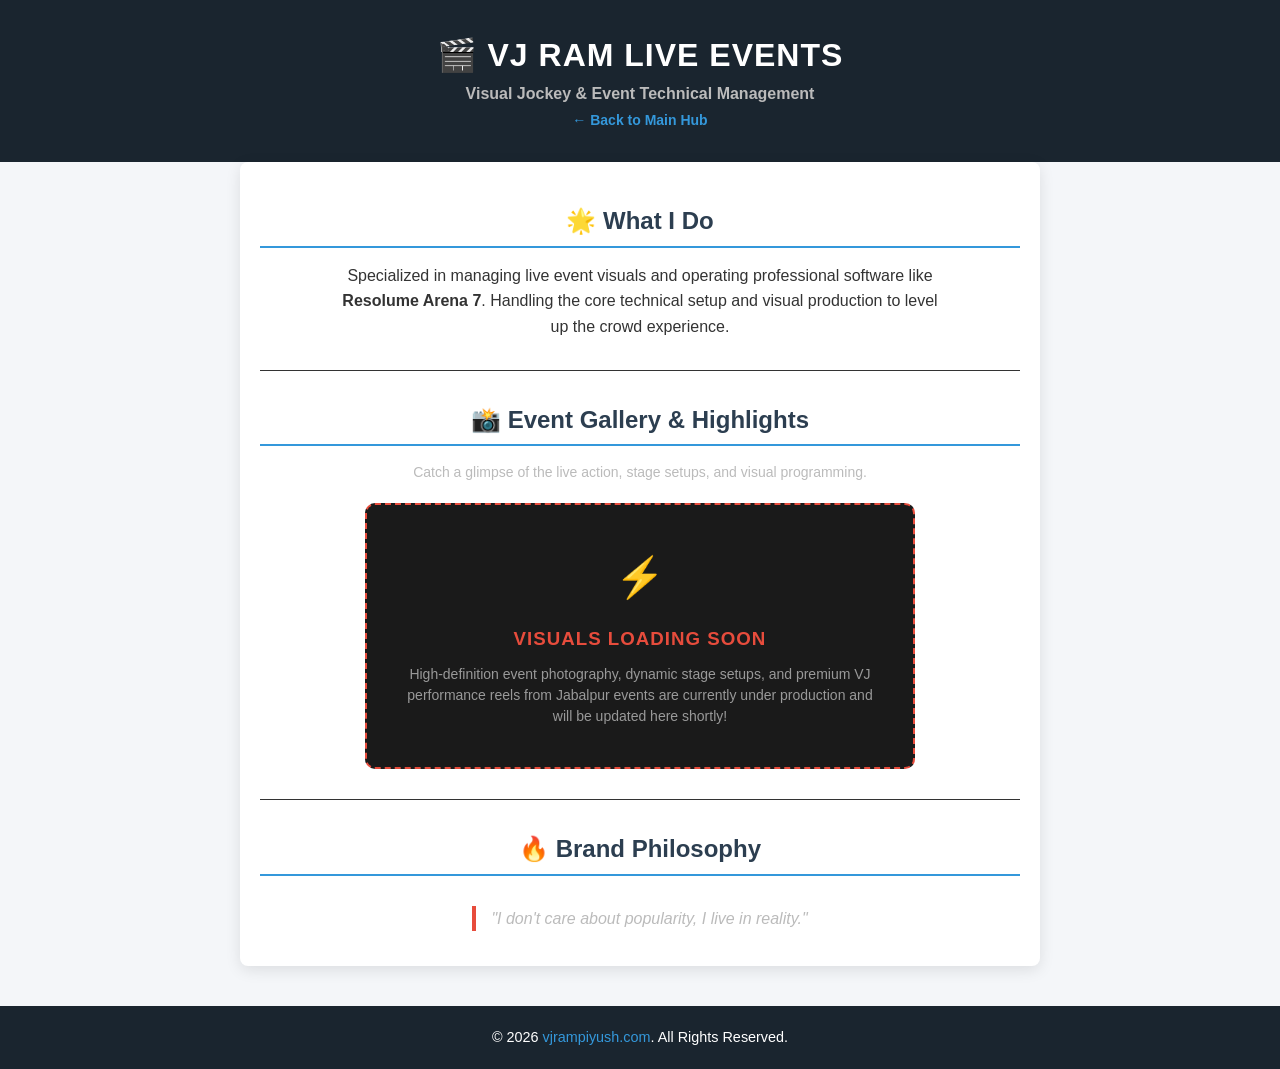
==== event.html @ 33c251fd "Add files via upload" ====
<!DOCTYPE html>
<html lang="en">
<head>
    <meta charset="UTF-8">
    <meta name="viewport" content="width=device-width, initial-scale=1.0">
    <title>VJ Ram | Live Events & Visuals</title>
    <link rel="stylesheet" href="style.css">
</head>
<body>

    <header style="text-align: center; padding: 30px 20px;">
        <h1 style="margin-top: 0; font-size: 32px;">🎬 VJ RAM LIVE EVENTS</h1>
        <p style="color: #bbb;">Visual Jockey & Event Technical Management</p>
        <!-- Main Home Page par wapas jaane ke liye link -->
        <a href="index.html" style="color: #3498db; text-decoration: none; font-weight: bold; font-size: 14px;">&larr; Back to Main Hub</a>
    </header>

    <div class="container" style="padding: 20px; max-width: 800px; margin: 0 auto; text-align: center;">
        
        <h2>🌟 What I Do</h2>
        <p style="font-size: 16px; line-height: 1.6; max-width: 600px; margin: 0 auto;">
            Specialized in managing live event visuals and operating professional software like <strong>Resolume Arena 7</strong>. Handling the core technical setup and visual production to level up the crowd experience.
        </p>

        <hr style="border: 0; height: 1px; background: #333; margin: 30px 0;">

        <!-- Photos aur Videos ke liye ekdam premium looking empty space -->
        <h2>📸 Event Gallery & Highlights</h2>
        <p style="color: #bbb; font-size: 14px; margin-bottom: 20px;">Catch a glimpse of the live action, stage setups, and visual programming.</p>
        
        <div style="margin: 20px auto; padding: 40px 20px; border: 2px dashed #e74c3c; border-radius: 10px; max-width: 550px; background-color: #1a1a1a;">
            <span style="font-size: 40px;">⚡</span>
            <h3 style="color: #e74c3c; margin-top: 15px; margin-bottom: 10px; letter-spacing: 1px;">VISUALS LOADING SOON</h3>
            <p style="color: #999; font-size: 14px; line-height: 1.5; padding: 0 10px;">
                High-definition event photography, dynamic stage setups, and premium VJ performance reels from Jabalpur events are currently under production and will be updated here shortly!
            </p>
        </div>

        <hr style="border: 0; height: 1px; background: #333; margin: 30px 0;">

        <h2>🔥 Brand Philosophy</h2>
        <blockquote style="font-style: italic; color: #bbb; border-left: 4px solid #e74c3c; padding-left: 15px; display: inline-block; text-align: left;">
            "I don't care about popularity, I live in reality."
        </blockquote>

    </div>

    <footer style="text-align: center; padding: 20px; margin-top: 40px;">
        <p>&copy; 2026 <a href="index.html" style="color: #3498db; text-decoration: none;">vjrampiyush.com</a>. All Rights Reserved.</p>
    </footer>

</body>
</html>
---- style.css ----
* {
    margin: 0;
    padding: 0;
    box-sizing: border-box;
    font-family: 'Segoe UI', Tahoma, Geneva, Verdana, sans-serif;
}

body {
    background-color: #f4f6f9;
    color: #333;
    line-height: 1.6;
}

header {
    background-color: #1a252f;
    color: white;
    padding: 20px;
    text-align: center;
}

header h1 {
    font-size: 2.5rem;
    letter-spacing: 1px;
}

header p {
    color: #3498db;
    font-weight: bold;
}

.container {
    max-width: 800px;
    margin: 30px auto;
    padding: 20px;
    background: white;
    border-radius: 8px;
    box-shadow: 0 4px 15px rgba(0, 0, 0, 0.1);
}

h2 {
    color: #2c3e50;
    border-bottom: 2px solid #3498db;
    padding-bottom: 5px;
    margin-top: 20px;
    margin-bottom: 15px;
}

h3 {
    margin-top: 15px;
    margin-bottom: 5px;
}

blockquote {
    font-style: italic;
    margin: 15px 0;
    color: #555;
}

footer {
    text-align: center;
    padding: 20px;
    background-color: #1a252f;
    color: white;
    font-size: 0.9rem;
}
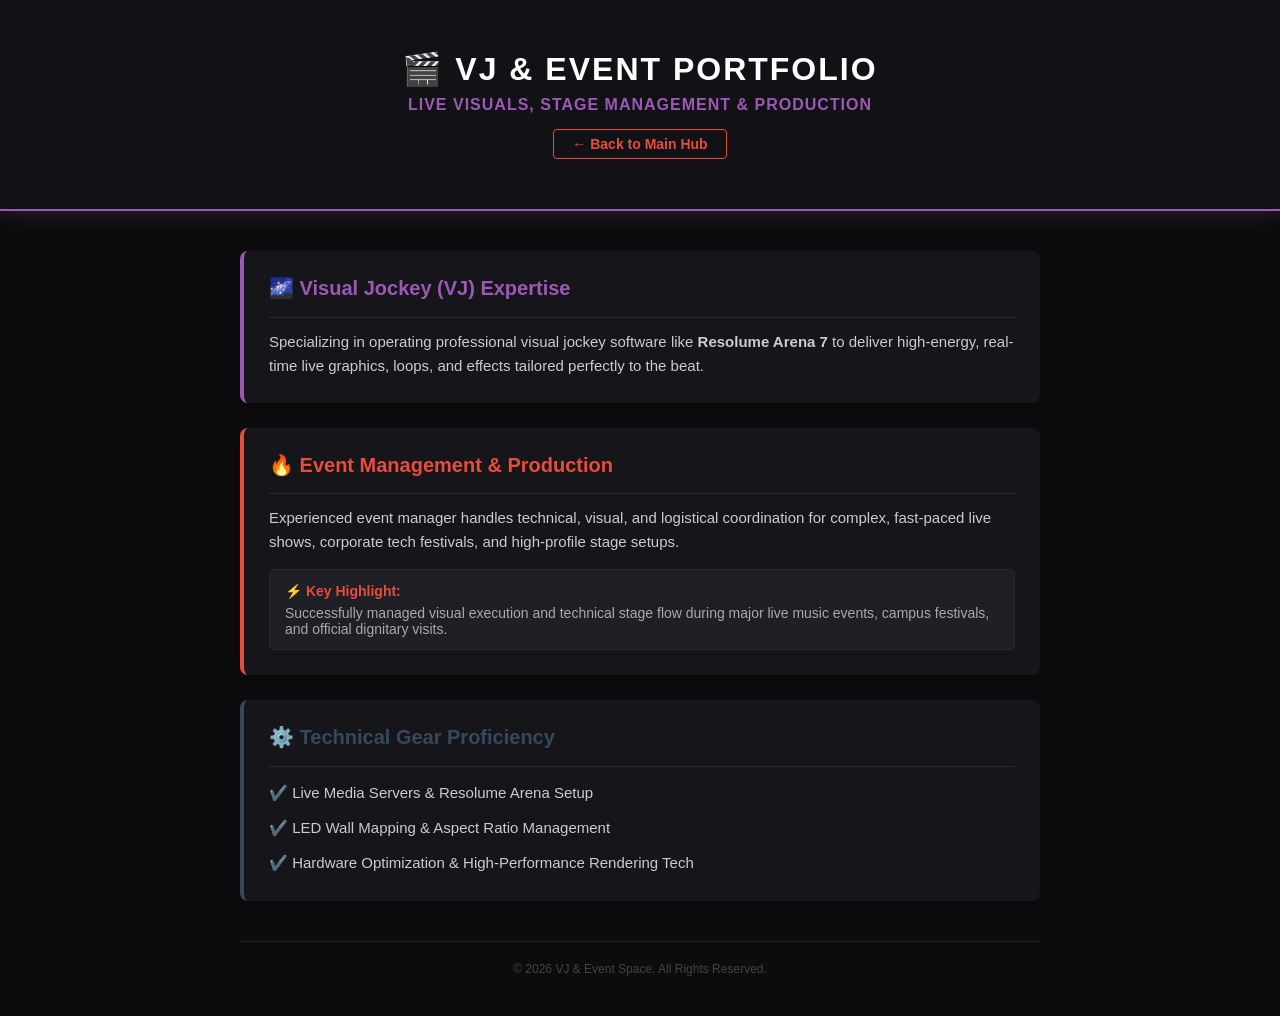
==== commit ca9320a5: "Add files via upload" ====
--- a/event.html
+++ b/event.html
@@ -3,51 +3,73 @@
 <head>
     <meta charset="UTF-8">
     <meta name="viewport" content="width=device-width, initial-scale=1.0">
-    <title>VJ Ram | Live Events & Visuals</title>
-    <link rel="stylesheet" href="style.css">
+    <title>VJ & Event Portfolio | Piyush Lakhera</title>
 </head>
-<body>
+<body style="background-color: #0c0c0e; color: #ffffff; font-family: sans-serif; margin: 0; padding: 0;">
 
-    <header style="text-align: center; padding: 30px 20px;">
-        <h1 style="margin-top: 0; font-size: 32px;">🎬 VJ RAM LIVE EVENTS</h1>
-        <p style="color: #bbb;">Visual Jockey & Event Technical Management</p>
-        <!-- Main Home Page par wapas jaane ke liye link -->
-        <a href="index.html" style="color: #3498db; text-decoration: none; font-weight: bold; font-size: 14px;">&larr; Back to Main Hub</a>
+    <!-- Top Dynamic Header Area -->
+    <header style="text-align: center; padding: 50px 20px; background-color: #121216; border-bottom: 2px solid #9b59b6; box-shadow: 0 4px 15px rgba(155,89,182,0.2);">
+        <h1 style="margin: 0; font-size: 32px; color: #ffffff; letter-spacing: 2px;">
+            🎬 VJ & EVENT PORTFOLIO
+        </h1>
+        <p style="color: #9b59b6; font-size: 16px; margin: 8px 0 15px 0; font-weight: bold; text-transform: uppercase; letter-spacing: 1px;">
+            Live Visuals, Stage Management & Production
+        </p>
+        <a href="index.html" style="color: #e74c3c; text-decoration: none; font-size: 14px; font-weight: bold; border: 1px solid #e74c3c; padding: 6px 18px; border-radius: 4px; display: inline-block; transition: 0.3s;">
+            ← Back to Main Hub
+        </a>
     </header>
 
-    <div class="container" style="padding: 20px; max-width: 800px; margin: 0 auto; text-align: center;">
-        
-        <h2>🌟 What I Do</h2>
-        <p style="font-size: 16px; line-height: 1.6; max-width: 600px; margin: 0 auto;">
-            Specialized in managing live event visuals and operating professional software like <strong>Resolume Arena 7</strong>. Handling the core technical setup and visual production to level up the crowd experience.
-        </p>
+    <!-- Main Content Container -->
+    <div style="max-width: 800px; margin: 40px auto; padding: 0 20px;">
 
-        <hr style="border: 0; height: 1px; background: #333; margin: 30px 0;">
-
-        <!-- Photos aur Videos ke liye ekdam premium looking empty space -->
-        <h2>📸 Event Gallery & Highlights</h2>
-        <p style="color: #bbb; font-size: 14px; margin-bottom: 20px;">Catch a glimpse of the live action, stage setups, and visual programming.</p>
-        
-        <div style="margin: 20px auto; padding: 40px 20px; border: 2px dashed #e74c3c; border-radius: 10px; max-width: 550px; background-color: #1a1a1a;">
-            <span style="font-size: 40px;">⚡</span>
-            <h3 style="color: #e74c3c; margin-top: 15px; margin-bottom: 10px; letter-spacing: 1px;">VISUALS LOADING SOON</h3>
-            <p style="color: #999; font-size: 14px; line-height: 1.5; padding: 0 10px;">
-                High-definition event photography, dynamic stage setups, and premium VJ performance reels from Jabalpur events are currently under production and will be updated here shortly!
+        <!-- 1. VJ Expertise Section Card -->
+        <div style="background-color: #16161a; padding: 25px; border-radius: 8px; margin-bottom: 25px; border-left: 4px solid #9b59b6; box-shadow: 0 4px 8px rgba(0,0,0,0.3);">
+            <h2 style="margin-top: 0; color: #9b59b6; font-size: 20px; display: flex; align-items: center;">
+                🌌 Visual Jockey (VJ) Expertise
+            </h2>
+            <hr style="border: 0; border-top: 1px solid #2a2a32; margin: 12px 0;">
+            <p style="color: #cccccc; font-size: 15px; line-height: 1.6; margin: 0;">
+                Specializing in operating professional visual jockey software like <strong>Resolume Arena 7</strong> to deliver high-energy, real-time live graphics, loops, and effects tailored perfectly to the beat.
             </p>
         </div>
 
-        <hr style="border: 0; height: 1px; background: #333; margin: 30px 0;">
+        <!-- 2. Event Management Section Card -->
+        <div style="background-color: #16161a; padding: 25px; border-radius: 8px; margin-bottom: 25px; border-left: 4px solid #e74c3c; box-shadow: 0 4px 8px rgba(0,0,0,0.3);">
+            <h2 style="margin-top: 0; color: #e74c3c; font-size: 20px;">
+                🔥 Event Management & Production
+            </h2>
+            <hr style="border: 0; border-top: 1px solid #2a2a32; margin: 12px 0;">
+            <p style="color: #cccccc; font-size: 15px; line-height: 1.6; margin: 0 0 15px 0;">
+                Experienced event manager handles technical, visual, and logistical coordination for complex, fast-paced live shows, corporate tech festivals, and high-profile stage setups.
+            </p>
+            <div style="background-color: #1f1f26; padding: 12px 15px; border-radius: 5px; border: 1px solid #2a2a32;">
+                <span style="color: #e74c3c; font-weight: bold; font-size: 14px;">⚡ Key Highlight:</span>
+                <p style="color: #aaaaaa; font-size: 14px; margin: 5px 0 0 0;">
+                    Successfully managed visual execution and technical stage flow during major live music events, campus festivals, and official dignitary visits.
+                </p>
+            </div>
+        </div>
 
-        <h2>🔥 Brand Philosophy</h2>
-        <blockquote style="font-style: italic; color: #bbb; border-left: 4px solid #e74c3c; padding-left: 15px; display: inline-block; text-align: left;">
-            "I don't care about popularity, I live in reality."
-        </blockquote>
+        <!-- 3. Hardware & Gear Proficiency -->
+        <div style="background-color: #16161a; padding: 25px; border-radius: 8px; margin-bottom: 40px; border-left: 4px solid #34495e; box-shadow: 0 4px 8px rgba(0,0,0,0.3);">
+            <h2 style="margin-top: 0; color: #34495e; font-size: 20px;">
+                ⚙️ Technical Gear Proficiency
+            </h2>
+            <hr style="border: 0; border-top: 1px solid #2a2a32; margin: 12px 0;">
+            <ul style="list-style-type: none; padding-left: 0; margin: 0; font-size: 15px; line-height: 1.8; color: #cccccc;">
+                <li style="margin-bottom: 8px;">✔️ Live Media Servers & Resolume Arena Setup</li>
+                <li style="margin-bottom: 8px;">✔️ LED Wall Mapping & Aspect Ratio Management</li>
+                <li style="margin-bottom: 0;">✔️ Hardware Optimization & High-Performance Rendering Tech</li>
+            </ul>
+        </div>
+
+        <!-- Footer -->
+        <footer style="text-align: center; border-top: 1px solid #222; padding-top: 20px; color: #444; font-size: 12px;">
+            © 2026 VJ & Event Space. All Rights Reserved.
+        </footer>
 
     </div>
 
-    <footer style="text-align: center; padding: 20px; margin-top: 40px;">
-        <p>&copy; 2026 <a href="index.html" style="color: #3498db; text-decoration: none;">vjrampiyush.com</a>. All Rights Reserved.</p>
-    </footer>
-
 </body>
 </html>
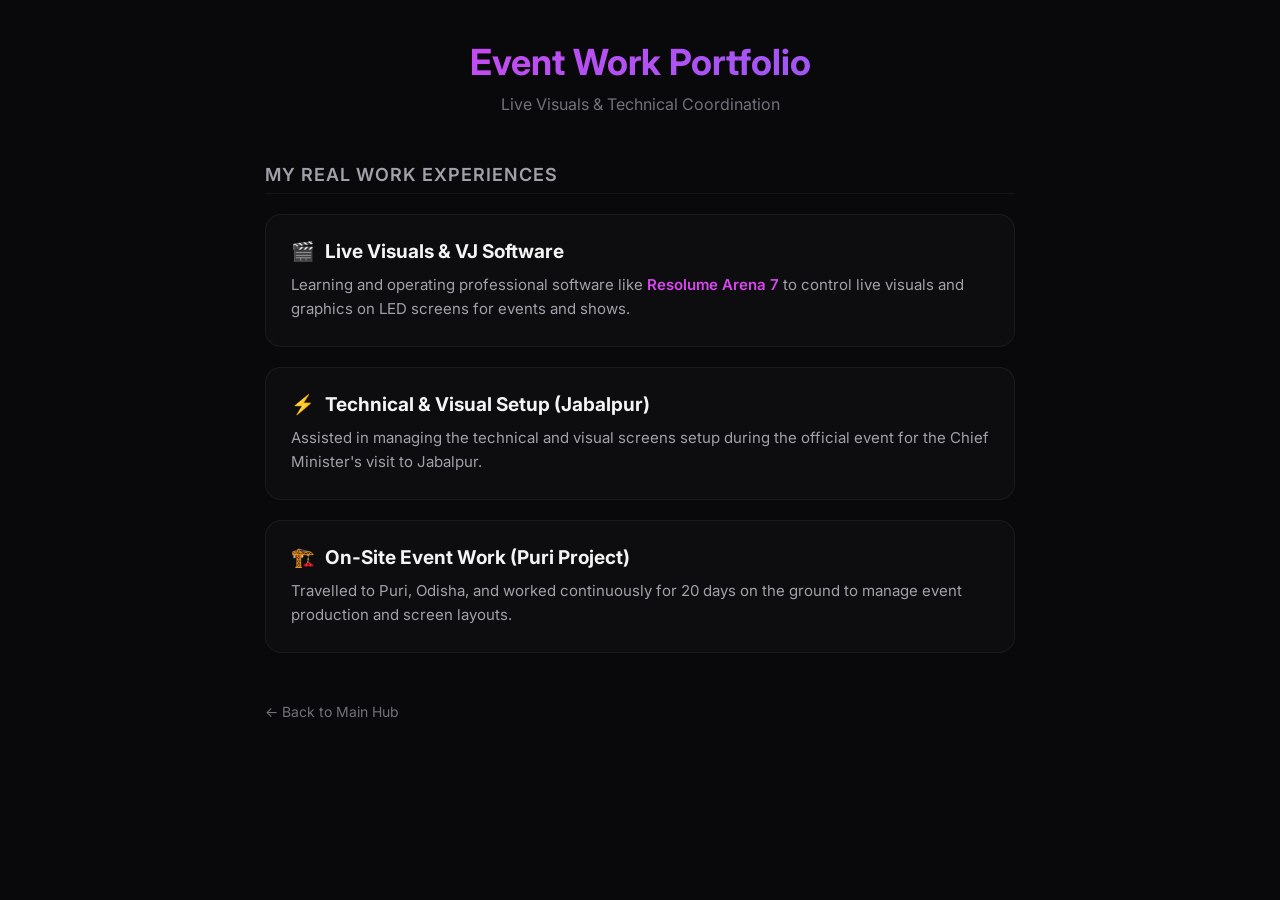
==== commit 3c4c25d6: "Add files via upload" ====
--- a/event.html
+++ b/event.html
@@ -3,73 +3,125 @@
 <head>
     <meta charset="UTF-8">
     <meta name="viewport" content="width=device-width, initial-scale=1.0">
-    <title>VJ & Event Portfolio | Piyush Lakhera</title>
+    <title>Event Portfolio | Piyush Lakhera</title>
+    <link href="https://fonts.googleapis.com/css2?family=Inter:wght@300;400;500;600;700&display=swap" rel="stylesheet">
+    <style>
+        * {
+            margin: 0;
+            padding: 0;
+            box-sizing: border-box;
+            font-family: 'Inter', sans-serif;
+        }
+        body {
+            background-color: #09090b;
+            color: #ffffff;
+            min-height: 100vh;
+            padding: 40px 20px;
+        }
+        .container {
+            max-width: 750px;
+            margin: 0 auto;
+        }
+        header {
+            text-align: center;
+            margin-bottom: 50px;
+        }
+        header h1 {
+            font-size: 36px;
+            font-weight: 700;
+            background: linear-gradient(135deg, #d946ef, #8b5cf6);
+            -webkit-background-clip: text;
+            -webkit-text-fill-color: transparent;
+            margin-bottom: 10px;
+        }
+        header p {
+            color: #71717a;
+            font-size: 16px;
+        }
+        .section-title {
+            font-size: 18px;
+            font-weight: 600;
+            text-transform: uppercase;
+            letter-spacing: 1px;
+            color: #a1a1aa;
+            margin-bottom: 20px;
+            border-bottom: 1px solid rgba(255, 255, 255, 0.05);
+            padding-bottom: 8px;
+        }
+        .expertise-card {
+            background: rgba(255, 255, 255, 0.02);
+            border: 1px solid rgba(255, 255, 255, 0.05);
+            padding: 25px;
+            border-radius: 16px;
+            margin-bottom: 20px;
+            transition: transform 0.2s ease, border-color 0.2s ease;
+        }
+        .expertise-card:hover {
+            border-color: rgba(217, 70, 239, 0.3);
+            transform: translateY(-2px);
+        }
+        .expertise-card h3 {
+            font-size: 19px;
+            color: #f4f4f5;
+            margin-bottom: 10px;
+            display: flex;
+            align-items: center;
+            gap: 10px;
+        }
+        .expertise-card p {
+            color: #a1a1aa;
+            font-size: 15px;
+            line-height: 1.6;
+        }
+        .highlight-text {
+            color: #d946ef;
+            font-weight: 600;
+        }
+        .back-btn {
+            display: inline-block;
+            margin-top: 30px;
+            color: #71717a;
+            text-decoration: none;
+            font-size: 14px;
+        }
+        .back-btn:hover {
+            color: #ffffff;
+        }
+    </style>
 </head>
-<body style="background-color: #0c0c0e; color: #ffffff; font-family: sans-serif; margin: 0; padding: 0;">
+<body>
 
-    <!-- Top Dynamic Header Area -->
-    <header style="text-align: center; padding: 50px 20px; background-color: #121216; border-bottom: 2px solid #9b59b6; box-shadow: 0 4px 15px rgba(155,89,182,0.2);">
-        <h1 style="margin: 0; font-size: 32px; color: #ffffff; letter-spacing: 2px;">
-            🎬 VJ & EVENT PORTFOLIO
-        </h1>
-        <p style="color: #9b59b6; font-size: 16px; margin: 8px 0 15px 0; font-weight: bold; text-transform: uppercase; letter-spacing: 1px;">
-            Live Visuals, Stage Management & Production
-        </p>
-        <a href="index.html" style="color: #e74c3c; text-decoration: none; font-size: 14px; font-weight: bold; border: 1px solid #e74c3c; padding: 6px 18px; border-radius: 4px; display: inline-block; transition: 0.3s;">
-            ← Back to Main Hub
-        </a>
-    </header>
+    <div class="container">
+        <!-- Header -->
+        <header>
+            <h1>Event Work Portfolio</h1>
+            <p>Live Visuals & Technical Coordination</p>
+        </header>
 
-    <!-- Main Content Container -->
-    <div style="max-width: 800px; margin: 40px auto; padding: 0 20px;">
-
-        <!-- 1. VJ Expertise Section Card -->
-        <div style="background-color: #16161a; padding: 25px; border-radius: 8px; margin-bottom: 25px; border-left: 4px solid #9b59b6; box-shadow: 0 4px 8px rgba(0,0,0,0.3);">
-            <h2 style="margin-top: 0; color: #9b59b6; font-size: 20px; display: flex; align-items: center;">
-                🌌 Visual Jockey (VJ) Expertise
-            </h2>
-            <hr style="border: 0; border-top: 1px solid #2a2a32; margin: 12px 0;">
-            <p style="color: #cccccc; font-size: 15px; line-height: 1.6; margin: 0;">
-                Specializing in operating professional visual jockey software like <strong>Resolume Arena 7</strong> to deliver high-energy, real-time live graphics, loops, and effects tailored perfectly to the beat.
-            </p>
+        <!-- Experience Section -->
+        <h2 class="section-title">My Real Work Experiences</h2>
+        
+        <!-- Box 1: VJ Operations -->
+        <div class="expertise-card">
+            <h3><span>🎬</span> Live Visuals & VJ Software</h3>
+            <p>Learning and operating professional software like <span class="highlight-text">Resolume Arena 7</span> to control live visuals and graphics on LED screens for events and shows.</p>
         </div>
 
-        <!-- 2. Event Management Section Card -->
-        <div style="background-color: #16161a; padding: 25px; border-radius: 8px; margin-bottom: 25px; border-left: 4px solid #e74c3c; box-shadow: 0 4px 8px rgba(0,0,0,0.3);">
-            <h2 style="margin-top: 0; color: #e74c3c; font-size: 20px;">
-                🔥 Event Management & Production
-            </h2>
-            <hr style="border: 0; border-top: 1px solid #2a2a32; margin: 12px 0;">
-            <p style="color: #cccccc; font-size: 15px; line-height: 1.6; margin: 0 0 15px 0;">
-                Experienced event manager handles technical, visual, and logistical coordination for complex, fast-paced live shows, corporate tech festivals, and high-profile stage setups.
-            </p>
-            <div style="background-color: #1f1f26; padding: 12px 15px; border-radius: 5px; border: 1px solid #2a2a32;">
-                <span style="color: #e74c3c; font-weight: bold; font-size: 14px;">⚡ Key Highlight:</span>
-                <p style="color: #aaaaaa; font-size: 14px; margin: 5px 0 0 0;">
-                    Successfully managed visual execution and technical stage flow during major live music events, campus festivals, and official dignitary visits.
-                </p>
-            </div>
+        <!-- Box 2: Technical Work (Jabalpur CM Visit) -->
+        <div class="expertise-card">
+            <h3><span>⚡</span> Technical & Visual Setup (Jabalpur)</h3>
+            <p>Assisted in managing the technical and visual screens setup during the official event for the Chief Minister's visit to Jabalpur.</p>
         </div>
 
-        <!-- 3. Hardware & Gear Proficiency -->
-        <div style="background-color: #16161a; padding: 25px; border-radius: 8px; margin-bottom: 40px; border-left: 4px solid #34495e; box-shadow: 0 4px 8px rgba(0,0,0,0.3);">
-            <h2 style="margin-top: 0; color: #34495e; font-size: 20px;">
-                ⚙️ Technical Gear Proficiency
-            </h2>
-            <hr style="border: 0; border-top: 1px solid #2a2a32; margin: 12px 0;">
-            <ul style="list-style-type: none; padding-left: 0; margin: 0; font-size: 15px; line-height: 1.8; color: #cccccc;">
-                <li style="margin-bottom: 8px;">✔️ Live Media Servers & Resolume Arena Setup</li>
-                <li style="margin-bottom: 8px;">✔️ LED Wall Mapping & Aspect Ratio Management</li>
-                <li style="margin-bottom: 0;">✔️ Hardware Optimization & High-Performance Rendering Tech</li>
-            </ul>
+        <!-- Box 3: Work Trip (Puri, Odisha) -->
+        <div class="expertise-card">
+            <h3><span>🏗️</span> On-Site Event Work (Puri Project)</h3>
+            <p>Travelled to Puri, Odisha, and worked continuously for 20 days on the ground to manage event production and screen layouts.</p>
         </div>
 
-        <!-- Footer -->
-        <footer style="text-align: center; border-top: 1px solid #222; padding-top: 20px; color: #444; font-size: 12px;">
-            © 2026 VJ & Event Space. All Rights Reserved.
-        </footer>
-
+        <!-- Back to Home Link -->
+        <a href="index.html" class="back-btn">← Back to Main Hub</a>
     </div>
 
 </body>
-</html>+</html>
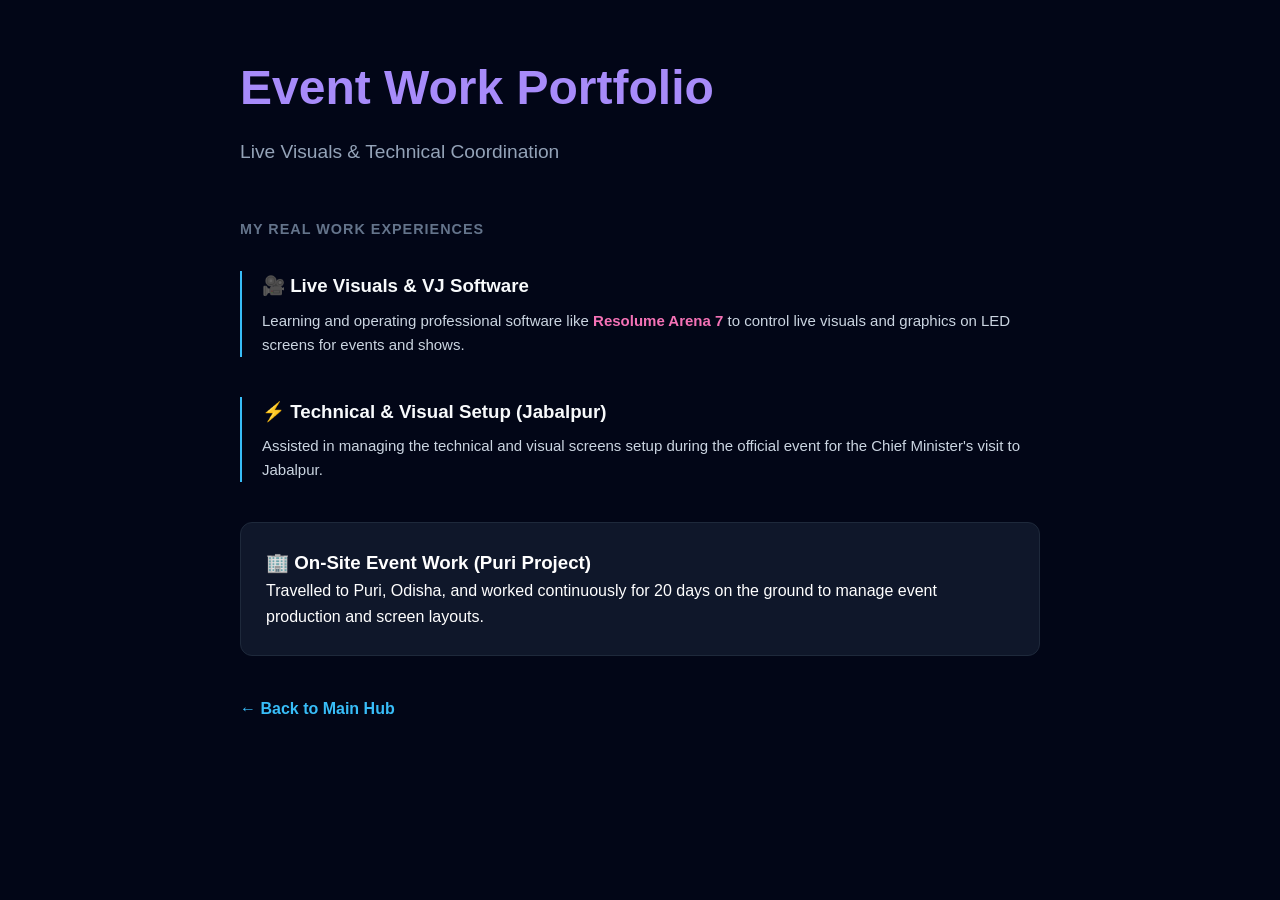
==== commit 30292f4a: "Add files via upload" ====
--- a/event.html
+++ b/event.html
@@ -2,126 +2,59 @@
 <html lang="en">
 <head>
     <meta charset="UTF-8">
-    <meta name="viewport" content="width=device-width, initial-scale=1.0">
-    <title>Event Portfolio | Piyush Lakhera</title>
-    <link href="https://fonts.googleapis.com/css2?family=Inter:wght@300;400;500;600;700&display=swap" rel="stylesheet">
+    <title>Event Work Portfolio | Piyush Lakhera</title>
     <style>
-        * {
-            margin: 0;
-            padding: 0;
-            box-sizing: border-box;
-            font-family: 'Inter', sans-serif;
+        * { margin: 0; padding: 0; box-sizing: border-box; font-family: 'Segoe UI', sans-serif; }
+        body { background-color: #020617; color: #ffffff; padding: 50px 20px; line-height: 1.6; }
+        .container { max-width: 800px; margin: 0 auto; }
+
+        /* Professional Header */
+        h1 { color: #a78bfa; font-size: 3rem; margin-bottom: 10px; }
+        .subtitle { color: #94a3b8; font-size: 1.2rem; margin-bottom: 50px; }
+        
+        .section-header { color: #64748b; font-size: 0.9rem; text-transform: uppercase; margin-bottom: 30px; letter-spacing: 1px; }
+
+        /* Experience Cards */
+        .exp-card { margin-bottom: 40px; padding-left: 20px; border-left: 2px solid #38bdf8; }
+        .exp-card h3 { color: #f8fafc; margin-bottom: 8px; }
+        .exp-card p { color: #cbd5e1; font-size: 15px; }
+        .highlight { color: #f472b6; font-weight: bold; }
+
+        /* The Box with Hover Effect */
+        .work-box { 
+            background: #0f172a; border: 1px solid #1e293b; padding: 25px; 
+            border-radius: 12px; transition: all 0.4s ease; margin-top: 20px;
         }
-        body {
-            background-color: #09090b;
-            color: #ffffff;
-            min-height: 100vh;
-            padding: 40px 20px;
-        }
-        .container {
-            max-width: 750px;
-            margin: 0 auto;
-        }
-        header {
-            text-align: center;
-            margin-bottom: 50px;
-        }
-        header h1 {
-            font-size: 36px;
-            font-weight: 700;
-            background: linear-gradient(135deg, #d946ef, #8b5cf6);
-            -webkit-background-clip: text;
-            -webkit-text-fill-color: transparent;
-            margin-bottom: 10px;
-        }
-        header p {
-            color: #71717a;
-            font-size: 16px;
-        }
-        .section-title {
-            font-size: 18px;
-            font-weight: 600;
-            text-transform: uppercase;
-            letter-spacing: 1px;
-            color: #a1a1aa;
-            margin-bottom: 20px;
-            border-bottom: 1px solid rgba(255, 255, 255, 0.05);
-            padding-bottom: 8px;
-        }
-        .expertise-card {
-            background: rgba(255, 255, 255, 0.02);
-            border: 1px solid rgba(255, 255, 255, 0.05);
-            padding: 25px;
-            border-radius: 16px;
-            margin-bottom: 20px;
-            transition: transform 0.2s ease, border-color 0.2s ease;
-        }
-        .expertise-card:hover {
-            border-color: rgba(217, 70, 239, 0.3);
-            transform: translateY(-2px);
-        }
-        .expertise-card h3 {
-            font-size: 19px;
-            color: #f4f4f5;
-            margin-bottom: 10px;
-            display: flex;
-            align-items: center;
-            gap: 10px;
-        }
-        .expertise-card p {
-            color: #a1a1aa;
-            font-size: 15px;
-            line-height: 1.6;
-        }
-        .highlight-text {
-            color: #d946ef;
-            font-weight: 600;
-        }
-        .back-btn {
-            display: inline-block;
-            margin-top: 30px;
-            color: #71717a;
-            text-decoration: none;
-            font-size: 14px;
-        }
-        .back-btn:hover {
-            color: #ffffff;
-        }
+        .work-box:hover { border-color: #a78bfa; background: #1e293b; transform: scale(1.02); }
+
+        /* Navigation Link */
+        .back-link { display: inline-block; margin-top: 40px; color: #38bdf8; text-decoration: none; font-weight: bold; }
+        .back-link:hover { text-decoration: underline; }
     </style>
 </head>
 <body>
+    <div class="container">
+        <h1>Event Work Portfolio</h1>
+        <p class="subtitle">Live Visuals & Technical Coordination</p>
 
-    <div class="container">
-        <!-- Header -->
-        <header>
-            <h1>Event Work Portfolio</h1>
-            <p>Live Visuals & Technical Coordination</p>
-        </header>
+        <h2 class="section-header">MY REAL WORK EXPERIENCES</h2>
 
-        <!-- Experience Section -->
-        <h2 class="section-title">My Real Work Experiences</h2>
-        
-        <!-- Box 1: VJ Operations -->
-        <div class="expertise-card">
-            <h3><span>🎬</span> Live Visuals & VJ Software</h3>
-            <p>Learning and operating professional software like <span class="highlight-text">Resolume Arena 7</span> to control live visuals and graphics on LED screens for events and shows.</p>
+        <div class="exp-card">
+            <h3>🎥 Live Visuals & VJ Software</h3>
+            <p>Learning and operating professional software like <span class="highlight">Resolume Arena 7</span> to control live visuals and graphics on LED screens for events and shows.</p>
         </div>
 
-        <!-- Box 2: Technical Work (Jabalpur CM Visit) -->
-        <div class="expertise-card">
-            <h3><span>⚡</span> Technical & Visual Setup (Jabalpur)</h3>
+        <div class="exp-card">
+            <h3>⚡ Technical & Visual Setup (Jabalpur)</h3>
             <p>Assisted in managing the technical and visual screens setup during the official event for the Chief Minister's visit to Jabalpur.</p>
         </div>
 
-        <!-- Box 3: Work Trip (Puri, Odisha) -->
-        <div class="expertise-card">
-            <h3><span>🏗️</span> On-Site Event Work (Puri Project)</h3>
+        <div class="work-box">
+            <h3>🏢 On-Site Event Work (Puri Project)</h3>
             <p>Travelled to Puri, Odisha, and worked continuously for 20 days on the ground to manage event production and screen layouts.</p>
         </div>
 
-        <!-- Back to Home Link -->
-        <a href="index.html" class="back-btn">← Back to Main Hub</a>
+        <a href="index.html" class="back-link">← Back to Main Hub</a>
     </div>
-
 </body>
-</html>
+</html>
